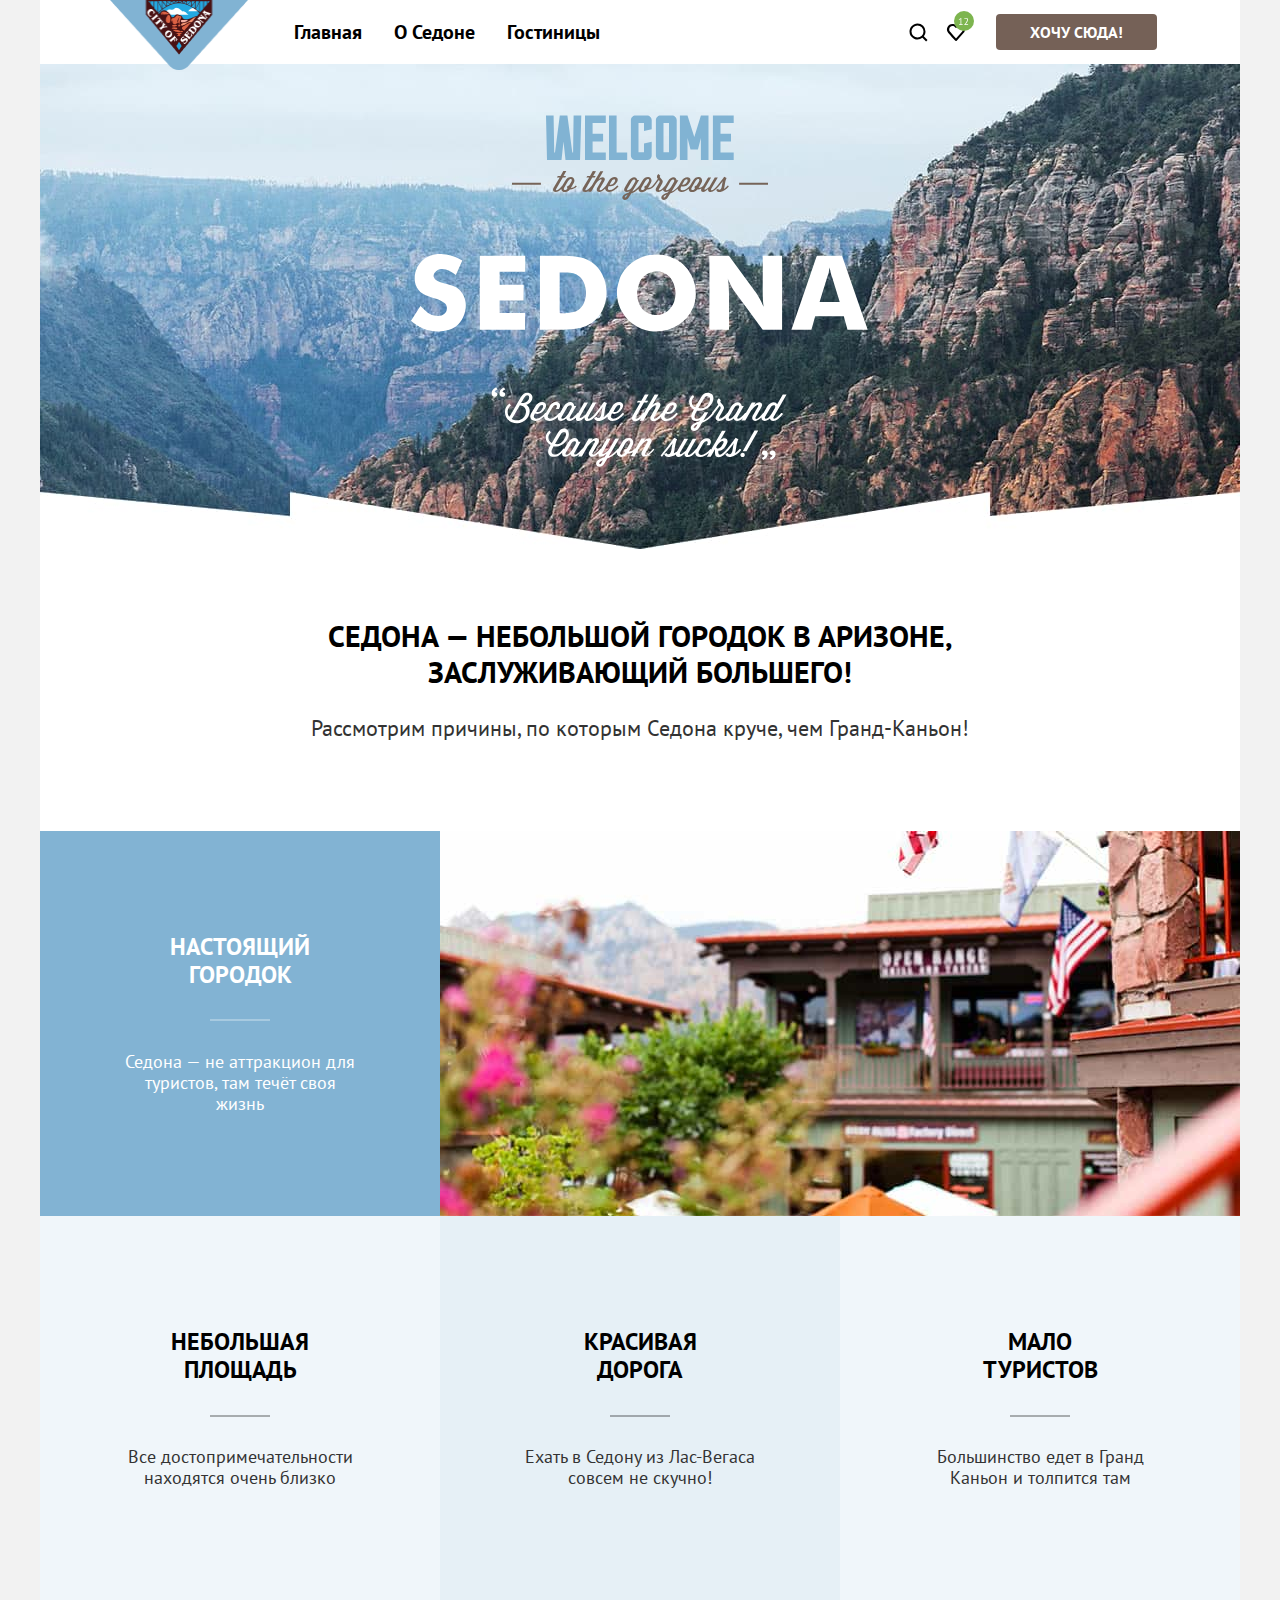
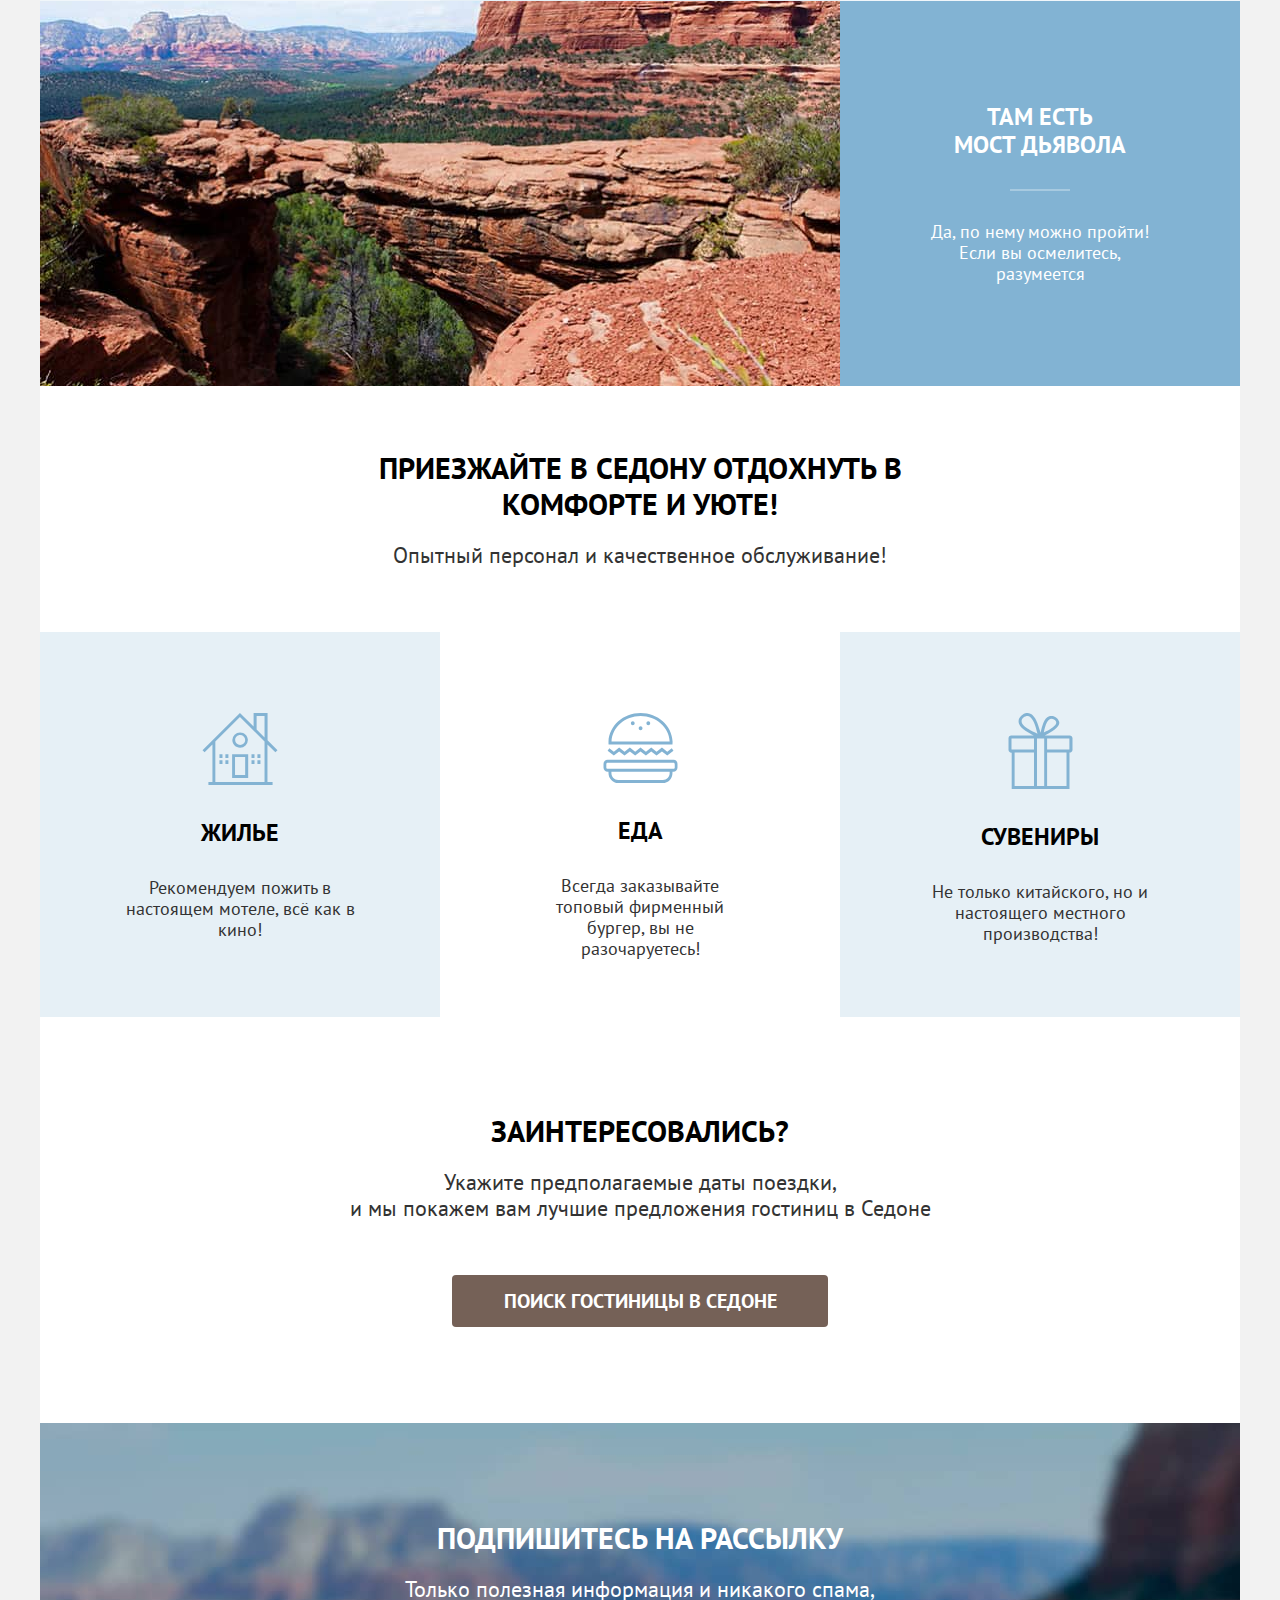
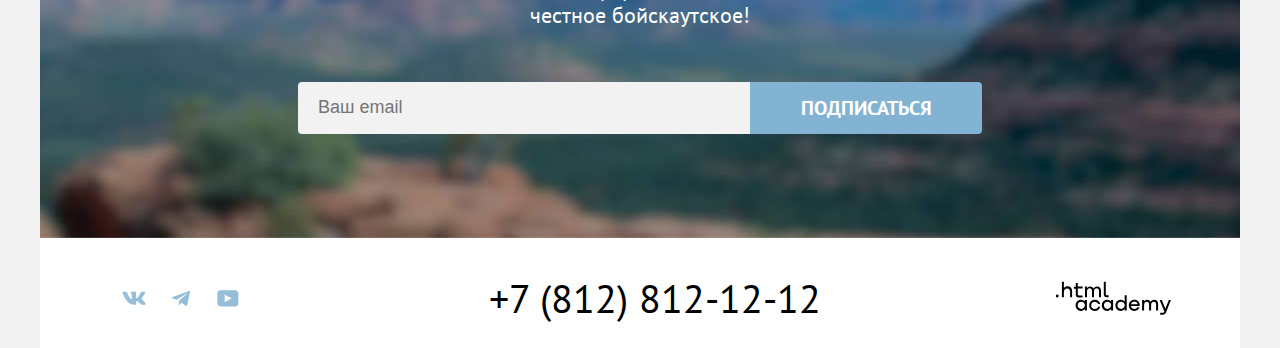
==== 10/index.html @ c0d155f6 ":heavy_check_mark: Сборка #10" ====
<!DOCTYPE html>
<html lang="ru">
  <head>
    <meta charset="utf-8" />
    <title>HTML Academy: Седона</title>
    <link rel="stylesheet" href="styles/style.css" />
    <base href="https://htmlacademy-univer-htmlcss-1.github.io/2505277-sedona-2/10/">
</head>
  <body>
    <header data-test="header" class="page-header">
      <div class="container">
        <a href="#" class="logo-header">
          <img
            src="images/logo-sedona.png"
            alt="Логотип"
            width="138"
            height="70"
          />
        </a>
        <nav class="navigation">
          <ul class="navigation-list">
            <li class="navigation-item">
              <a href="#" class="navigation-link">Главная</a>
            </li>
            <li class="navigation-item">
              <a href="#" class="navigation-link">О Седоне</a>
            </li>

            <li class="navigation-item">
              <a href="catalog.html" class="navigation-link">Гостиницы</a>
            </li>
          </ul>
          <ul class="navigation-list navigation-user">
            <li class="navigation-item">
              <a href="#" class="navigation-link">
                <svg
                  class="navigation-icon"
                  aria-hidden="true"
                  focusable="false"
                  xmlns="http://www.w3.org/2000/svg"
                  width="20"
                  height="20"
                  fill="none"
                >
                  <path
                    fill="#000"
                    d="m19.5 18-3.7-3.67c1-1.3 1.7-2.98 1.7-4.87a8 8 0 0 0-8-7.96c-4.4 0-8 3.68-8 8.06a8 8 0 0 0 12.9 6.26l3.7 3.68 1.4-1.5Zm-10-2.48a6 6 0 0 1-6-5.96 6 6 0 0 1 12 0 6 6 0 0 1-6 5.96Z"
                  />
                </svg>
              </a>
            </li>

            <li class="navigation-item">
              <a href="#" class="navigation-link"
                ><svg
                  class="navigation-icon"
                  aria-hidden="true"
                  focusable="false"
                  xmlns="http://www.w3.org/2000/svg"
                  width="44"
                  height="64"
                  fill="none"
                >
                  <path
                    fill="#000"
                    d="M21.9 41a.9.9 0 0 1-.8-.4c-5.4-6.1-6.7-7.5-7-7.9a5.4 5.4 0 0 1 4.4-8.7c1.3 0 2.5.5 3.5 1.3a5.46 5.46 0 0 1 9 4.1c0 1.3-.5 2.5-1.3 3.4l-7 7.9c-.2.2-.4.3-.8.3Zm-6-9.5c.3.4 3.5 4 6.1 6.9l6.2-7c.5-.5.7-1.2.7-2 0-1.8-1.5-3.3-3.3-3.3-1 0-2 .5-2.7 1.3-.3.3-.6.4-.9.4-.3 0-.6-.2-.8-.4-.7-.8-1.7-1.3-2.7-1.3-1.8 0-3.3 1.5-3.3 3.3-.1.9.3 1.6.7 2.1-.1 0-.1 0 0 0Z"
                  />
                  <rect
                    width="20"
                    height="20"
                    x="20"
                    y="11"
                    fill="#7DB54F"
                    rx="10"
                  />
                  <path
                    fill="#fff"
                    d="M25.13 24.26h1.4v-4.84l.1-.59-.4.47-1.1.79-.38-.51 2.2-1.7h.36v6.38h1.37V25h-3.55v-.74Zm8.83-4.67c0 .35-.07.72-.2 1.09a10.88 10.88 0 0 1-1.21 2.21c-.26.35-.52.69-.78 1.01l-.49.43v.04l.64-.11h2.18V25h-3.98v-.29a33.15 33.15 0 0 0 1.17-1.32 15.09 15.09 0 0 0 1.25-1.83c.18-.32.32-.64.43-.95.1-.31.16-.61.16-.89 0-.33-.1-.6-.28-.81-.19-.22-.47-.33-.85-.33-.25 0-.5.05-.74.16-.24.1-.45.22-.62.35l-.33-.57c.23-.2.51-.36.83-.47.32-.11.66-.17 1.03-.17.29 0 .54.04.76.13a1.5 1.5 0 0 1 .91.9c.08.2.12.43.12.68Z"
                  />
                </svg>
              </a>
            </li>
            <li class="navigation-item">
              <a href="#" class="navigation-link button">Хочу сюда!</a>
            </li>
          </ul>
        </nav>
      </div>
    </header>

    <main data-test="main" class="main-container main-index">
      <section data-test="hero" class="welcome">
        <h1 class="visually-hidden">Путешествия в Седону</h1>

        <img
          src="images/welcome-title.svg"
          alt="Добро пожаловать"
          class="welcome-title"
          width="458"
          height="352"
        />
      </section>
      <section data-test="advantages" class="advantages">
        <header class="advantages-header header">
          <h2 class="advantages-title title">
            Седона — небольшой городок в Аризоне, заслуживающий большего!
          </h2>
          <p class="advantages-description description">
            Рассмотрим причины, по которым Седона круче, чем Гранд-Каньон!
          </p>
        </header>

        <ul class="advantages-list">
          <li class="advantages-item">
            <div class="advantages-item__content">
              <h3 class="advantages-item__title">Настоящий городок</h3>
              <p class="advantages-item__description">
                Седона — не аттракцион для туристов, там течёт своя жизнь
              </p>
            </div>
            <img
              src="images/photo-1.jpg"
              alt="Фото города Седона"
              width="800"
              height="385"
              class="sedona-pic-1"
            />
          </li>

          <li class="advantages-item__card">
            <div class="card-size">
              <h3 class="advantages-item__title dim-title">
                Небольшая площадь
              </h3>
              <p class="advantages-item__description dim-description">
                Все достопримечательности находятся очень близко
              </p>
            </div>
          </li>
          <li class="advantages-item__card second">
            <div class="card-size">
              <h3 class="advantages-item__title dim-title">Красивая дорога</h3>
              <p class="advantages-item__description dim-description">
                Ехать в Седону из Лас-Вегаса совсем не скучно!
              </p>
            </div>
          </li>
          <li class="advantages-item__card">
            <div class="card-size">
              <h3 class="advantages-item__title dim-title">Мало туристов</h3>
              <p class="advantages-item__description dim-description">
                Большинство едет в Гранд Каньон и толпится там
              </p>
            </div>
          </li>

          <li class="advantages-item">
            <img
              src="images/photo-2.jpg"
              alt="Фото каньона "
              width="800"
              height="385"
            />
            <div class="advantages-item__content">
              <h3 class="advantages-item__title">
                Там есть <br />
                мост дьявола
              </h3>
              <p class="advantages-item__description">
                Да, по нему можно пройти! Если вы осмелитесь, разумеется
              </p>
            </div>
          </li>
        </ul>
      </section>
      <section class="feature">
        <header class="feature-header header">
          <h3 class="feature-title title">
            Приезжайте в Седону отдохнуть в комфорте и уюте!
          </h3>
          <p class="feature-description description">
            Опытный персонал и качественное обслуживание!
          </p>
        </header>

        <ul class="feature-list">
          <li class="feature-item">
            <div class="feature-item__content first card-size">
              <img
                class="feature-item-picture"
                src="./images/house.svg"
                alt="Дом"
              />
              <h3 class="feature-item__title">Жилье</h3>
              <p class="feature-item__description">
                Рекомендуем пожить в настоящем мотеле, всё как в кино!
              </p>
            </div>
          </li>
          <li class="feature-item">
            <div class="feature-item__content card-size">
              <img
                class="feature-item-picture"
                src="./images/burger.svg"
                alt="Бургер"
              />
              <h3 class="feature-item__title">Еда</h3>
              <p class="feature-item__description">
                Всегда заказывайте топовый фирменный бургер, вы не
                разочаруетесь!
              </p>
            </div>
          </li>
          <li class="feature-item">
            <div class="feature-item__content third card-size">
              <img
                class="feature-item-picture"
                src="./images/present.svg"
                alt="Подарок"
              />
              <h3 class="feature-item__title">Сувениры</h3>
              <p class="feature-item__description">
                Не только китайского, но и настоящего местного производства!
              </p>
            </div>
          </li>
        </ul>
      </section>
      <section data-test="search" class="hotels header">
        <div class="hotels-container">
          <h3 class="hotels-title title">Заинтересовались?</h3>
          <p class="hotels-description description">
            Укажите предполагаемые даты поездки,<br />и мы покажем вам лучшие
            предложения гостиниц в Седоне
          </p>
          <button class="button hotels-button">ПОИСК ГОСТИНИЦЫ В CЕДОНЕ</button>
        </div>
      </section>
      <section data-test="subscribe" class="subscribe header">
        <div class="subscribe-container">
          <h3 class="hotels-title title">Подпишитесь на рассылку</h3>
          <p class="hotels-description description">
            Только полезная информация и никакого спама, <br />
            честное бойскаутское!
          </p>

          <form
            class="subscribe-form"
            action="https://echo.htmlacademy.ru/"
            method="post"
          >
            <!-- <label for="subscribe-email visually-hidden">Email</label> -->
            <input
              class="field"
              placeholder="Ваш email"
              type="email"
              name="newsletter-email"
              id="subscribe-email"
              required
            />

            <button class="button subscribe-button" type="submit">
              Подписаться
            </button>
          </form>
        </div>
      </section>
    </main>

    <footer class="page-footer">
      <div class="container footer-container">
        <section class="footer-social">
          <h2 class="visually-hidden">Социальные сети</h2>
          <ul class="social-link">
            <li class="social-link__item">
              <a href="https://vk.com/htmlacademy" class="vk">
                <img
                  src="images/vkontakte.svg"
                  alt="Вконтакте"
                  width="24"
                  height="14"
                />
              </a>
            </li>

            <li class="social-link__item">
              <a href="https://t.me/htmlacademy " class="tg">
                <img
                  src="images/tg.svg"
                  alt="Телеграм"
                  width="18"
                  height="16"
                />
              </a>
            </li>
            <li class="social-link__item">
              <a href="https://www.youtube.com/user/htmlacademyru" class="yt">
                <img
                  src="images/youtube.svg"
                  alt="Ютуб"
                  width="22"
                  height="17"
                />
              </a>
            </li>
          </ul>
        </section>

        <section class="footer-contacts">
          <h2 class="visually-hidden">Контакты</h2>
          <address class="footer-contacts-address">
            <a class="contacts-phone" href="tel:+78128121212"
              >+7 (812) 812-12-12</a
            >
          </address>
        </section>

        <section class="footer-copyright">
          <h2 class="visually-hidden">Копирайт</h2>
          <a href="https://htmlacademy.ru/" class="copyright-link">
            <svg
              aria-hidden="true"
              focusable="false"
              class="copyright-icon"
              width="115"
              height="34"
              viewBox="0 0 115 34"
              xmlns="http://www.w3.org/2000/svg"
            >
              <path d="M0 13.7232V16.3232H2.5V13.7232H0Z" />
              <path
                d="M11.6 5.32324C10 5.32324 8.8 6.02324 8 7.02324H7.9V0.823242H5.9V16.3232H7.9V11.0232C7.9 8.92324 9.2 7.42324 11.2 7.42324C13 7.42324 14.1 8.82324 14.1 10.6232V16.3232H16.1V10.2232C16.2 7.22324 14.3 5.32324 11.6 5.32324Z"
              />
              <path
                d="M26.6 5.62324H21.8V1.92324H19.8V5.72324H17.9V7.72324H19.8V13.7232C19.8 15.4232 20.8 16.4232 22.5 16.4232H26.6V14.4232H22.9C22.2 14.4232 21.8 14.0232 21.8 13.3232V7.62324H26.6V5.62324Z"
              />
              <path
                d="M41.1 5.42324C39.5 5.42324 38.2 6.22324 37.6 7.52324H37.5C36.9 6.32324 35.7 5.42324 34.1 5.42324C32.7 5.42324 31.6 6.22324 31 7.22324H30.9V5.62324H29V16.2232H31V10.8232C31 8.82324 32 7.32324 33.6 7.32324C35.1 7.32324 36 8.32324 36 9.92324V16.2232H38V10.6232C38 8.22324 39.4 7.32324 40.6 7.32324C42.1 7.32324 43 8.32324 43 9.92324V16.2232H45V9.72324C45.1 7.22324 43.6 5.42324 41.1 5.42324Z"
              />
              <path
                d="M47.8 13.5232C47.8 15.2232 48.8 16.2232 50.6 16.2232H52.6V14.2232H50.9C50.2 14.2232 49.8 13.8232 49.8 13.1232V0.823242H47.8V13.5232Z"
              />
              <path
                d="M28.9 20.5232C28 19.4232 26.7 18.7232 25 18.7232C21.9 18.7232 19.6 21.0232 19.6 24.3232C19.6 27.6232 21.9 29.9232 25 29.9232C26.8 29.9232 28 29.1232 28.8 28.0232H28.9V29.6232H30.9V19.0232H28.9V20.5232ZM25.3 27.9232C23.1 27.9232 21.7 26.3232 21.7 24.3232C21.7 22.3232 23.1 20.7232 25.3 20.7232C27.5 20.7232 28.9 22.3232 28.9 24.3232C28.9 26.2232 27.5 27.9232 25.3 27.9232Z"
              />
              <path
                d="M44.2 22.8232C43.7 20.4232 41.6 18.7232 38.8 18.7232C35.4 18.7232 33.2 21.2232 33.2 24.3232C33.2 27.4232 35.4 29.9232 38.8 29.9232C41.6 29.9232 43.7 28.1232 44.2 25.7232H42.1C41.7 27.0232 40.4 28.0232 38.8 28.0232C36.6 28.0232 35.2 26.4232 35.2 24.4232C35.2 22.4232 36.6 20.8232 38.8 20.8232C40.4 20.8232 41.6 21.8232 42.1 23.0232H44.2V22.8232Z"
              />
              <path
                d="M55.1 20.5232C54.2 19.4232 52.9 18.7232 51.2 18.7232C48.1 18.7232 45.8 21.0232 45.8 24.3232C45.8 27.6232 48.1 29.9232 51.2 29.9232C53 29.9232 54.2 29.1232 55 28.0232H55.1V29.6232H57.1V19.0232H55.1V20.5232ZM51.5 27.9232C49.3 27.9232 47.9 26.3232 47.9 24.3232C47.9 22.3232 49.3 20.7232 51.5 20.7232C53.7 20.7232 55.1 22.3232 55.1 24.3232C55.1 26.2232 53.6 27.9232 51.5 27.9232Z"
              />
              <path
                d="M68.7 20.6232C67.8 19.5232 66.5 18.7232 64.8 18.7232C61.7 18.7232 59.4 21.0232 59.4 24.3232C59.4 27.6232 61.6 29.9232 64.8 29.9232C66.5 29.9232 67.8 29.1232 68.6 28.1232H68.7V29.6232H70.7V14.2232H68.7V20.6232ZM65.1 27.9232C62.9 27.9232 61.5 26.3232 61.5 24.3232C61.5 22.3232 62.9 20.7232 65.1 20.7232C67.3 20.7232 68.7 22.3232 68.7 24.3232C68.6 26.3232 67.2 27.9232 65.1 27.9232Z"
              />
              <path
                d="M78.3 18.7232C75 18.7232 72.8 21.2232 72.8 24.3232C72.8 27.3232 74.9 29.9232 78.3 29.9232C80.8 29.9232 82.8 28.6232 83.5 26.3232H81.4C80.9 27.3232 79.8 27.9232 78.4 27.9232C76.5 27.9232 75.1 26.6232 75 25.0232H83.8C84 21.4232 81.8 18.7232 78.3 18.7232ZM78.3 20.6232C80 20.6232 81.3 21.6232 81.6 23.2232H75.1C75.4 21.7232 76.6 20.6232 78.3 20.6232Z"
              />
              <path
                d="M98.2 18.7232C96.6 18.7232 95.3 19.5232 94.6 20.7232H94.5C93.9 19.5232 92.7 18.7232 91.1 18.7232C89.7 18.7232 88.6 19.4232 88 20.5232V19.0232H86.1V29.6232H88.1V24.2232C88.1 22.2232 89.1 20.8232 90.7 20.7232C92.2 20.7232 93.1 21.7232 93.1 23.3232V29.6232H95.1V24.0232C95.1 21.6232 96.5 20.7232 97.7 20.7232C99.2 20.7232 100.1 21.7232 100.1 23.3232V29.6232H102.1V23.1232C102.2 20.5232 100.7 18.7232 98.2 18.7232Z"
              />
              <path
                d="M109.4 27.8232L105.8 18.9232H103.6L108.4 30.5232C108.1 31.4232 107.7 31.7232 106.7 31.7232H104.2V33.7232H106.7C108.5 33.7232 109.5 32.9232 110.2 31.1232L114.9 18.9232H112.8L109.4 27.8232Z"
              />
            </svg>
          </a>
        </section>
      </div>
    </footer>
  </body>
</html>
---- 10/styles/style.css ----
@font-face {
  font-family: "PT Sans";
  font-style: normal;
  font-weight: 400;
  src: url("../fonts/ptsans-400.woff2") format("woff2");
  font-display: swap;
}
@font-face {
  font-family: "PT Sans";
  font-style: bold;
  font-weight: 700;
  src: url("../fonts/ptsans-700.woff2") format("woff2");
  font-display: swap;
}
html {
  height: 100%;
}
body {
  margin: 0 auto;
  padding-left: 40px;
  padding-right: 40px;

  display: flex;
  flex-direction: column;
  align-items: center;

  min-height: 100%;
  width: 1200px;

  font-family: "PT Sans", sans-serif;
  font-size: 18px;
  line-height: 21px;

  color: #000;
  background-color: #f2f2f2;
}
h1,
h2,
h3 {
  margin: 0;
}
li,
ul {
  list-style: none;
  margin: 0;
  padding: 0;
}
a {
  text-decoration: none;
  color: #000;
}
p {
  margin: 0;
  padding: 0;
}
input,
legend {
  padding: 0;
}
fieldset {
  border: 0 none;
  padding: 0;
  list-style: none;
}

.visually-hidden {
  display: none;
}
input[type="radio"],
input[type="checkbox"] {
  /* transform: scale(1.5); */
  height: 20px;
  width: 20px;
  margin: 0 16px 0 0;
}
.main-container {
  flex-grow: 1;
}
header {
  z-index: 1;
}
.page-header {
  color: black;
  background-color: #fff;
}

.social-link {
  display: flex;
  align-items: center;

  flex-wrap: wrap;
  text-decoration: none;
  width: 142px;
}
.vk,
.tg,
.yt {
  display: flex;
  justify-content: center;
  align-items: center;
  height: 40px;
  width: 47px;
}
.vk img,
.tg img,
.yt img,
.vk img,
.tg img,
.yt img {
  opacity: 0.85;
}
.vk img:hover,
.tg img:hover,
.yt img:hover,
.vk img:focus,
.tg img:focus,
.yt img:focus {
  opacity: 1;
}
.vk img:active,
.tg img:active,
.yt img:active {
  opacity: 0.3;
}

.copyright-link {
  position: relative;
}
.copyright-icon {
  position: absolute;
  top: 0;
  right: 0;
  bottom: 0;
  left: 235px;
  margin: auto;
  fill: #000;
}
.contacts-phone:hover,
.contacts-phone:focus {
  color: #756157;
}
.contacts-phone:active {
  color: rgba(117, 97, 87, 0.3);
}
.copyright-icon:hover,
.copyright-icon:focus {
  fill: #756157;
}
.copyright-icon:active {
  fill: rgba(117, 97, 87, 0.3);
}
a.logo-header {
  height: 64px;
}
.logo-header {
  width: 140px;

  margin-right: 30px;
}
/* .logo-header img {
  display: block;
} */
.navigation {
  display: flex;
}
.navigation-list {
  display: flex;
  flex-wrap: wrap;
  margin-right: 285px;
  align-items: center;
  width: 339px;
}
.navigation-item {
  vertical-align: middle;
}

.navigation-user {
  display: flex;

  margin-right: 0;
  max-width: 300px;
  margin-left: auto;
}
.navigation-user .navigation-item:nth-child(3) {
  margin-left: 30px;
}
.navigation-link {
  position: relative;
  display: block;
  color: #000;
  background-color: #fff;
  text-align: center;
  font-family: inherit;
  font-weight: 700;
  font-size: 20px;
  line-height: 24px;
  text-decoration: none;

  padding: 20px 16px;
}
.navigation-link .visually-hidden {
  display: none;
}
.navigation-icon {
  position: absolute;
  top: 0;
  right: 0;
  bottom: 0;
  left: 0;
  margin: auto;
  fill: #000;
}
/*  Стили для кнопок */
.button {
  align-items: center;
  padding: 8px 34px;

  color: #fff;
  background-color: #756157;

  text-transform: uppercase;
  font-family: inherit;
  font-weight: 700;
  font-size: 16px;
  line-height: 20px;
  text-align: center;

  border: 0;
  border-radius: 4px;
}
.button:hover,
.button:focus {
  background: #615048;
}
.button-to-favorites:hover,
.button-apply:hover,
.subscribe-button:hover,
.button-to-favorites:focus,
.button-apply:focus,
.subscribe-button:focus {
  background: #68a2ca;
}
.button-in-favorites:hover,
.button-in-favorites:focus {
  background: #6c9e42;
}
.button-reset:hover {
  background-color: transparent;

  opacity: 0.6;
}
.button-reset:active {
  background-color: transparent;
}
.button-reset:focus {
  background-color: transparent;
  border: 3px solid #83b3d3;
}

.button:active {
  opacity: 0.3;
}
.button:disabled {
  color: #ffffff;
  background: #e5e5e5;
}
.main-index {
  color: #000;
  background-color: #fff;
}
.welcome {
  display: flex;
  flex-direction: column;

  background-color: #fff;
  background: url(../images/welcome-background.jpg) no-repeat;
  height: 485px;
  width: 1200px;
}

.welcome-title {
  display: block;
  margin: 0 auto;
  padding: 51px 0 82px;
}

.advantages-header {
  margin: 0 204px;
}
.advantages-title {
  order: 1;
  padding: 69px 16px 25px;
}

.advantages-description {
  padding-bottom: 90px;
  order: 3;
}
.header {
  text-align: center;
}
.title {
  margin: 0;
  color: #000;
  font-size: 30px;
  line-height: 36px;
  text-transform: uppercase;
}
.description {
  color: #333;
  font-size: 22px;
  line-height: 26px;
}
.advantages-item {
  display: flex;
}
.advantages-list__card {
  display: grid;
  grid-template-columns: 1fr 1fr 1fr;
}
.advantages-list {
  display: flex;

  flex-wrap: wrap;
}
.advantages-item:first-child,
.advantages-item:last-child {
  position: relative;
}

.advantages-item:first-child::before {
  width: 60px;
  height: 2px;

  background: rgba(255, 255, 255, 0.3);

  flex: none;
  order: 1;
  flex-grow: 0;
  top: 188px;
  left: 170px;
  content: "";
  position: absolute;
}
.advantages-item:last-child::before {
  width: 60px;
  height: 2px;

  background: rgba(255, 255, 255, 0.3);

  flex: none;
  order: 1;
  flex-grow: 0;
  top: 188px;
  left: 970px;
  content: "";
  position: absolute;
}
.advantages-item__content {
  height: 385px;
  width: 400px;
  background-color: #82b3d3;
}
.card-size {
  height: 385px;
  width: 400px;
}
.sedona-pic-1 {
  max-width: 800px;
  margin-left: auto;
}
.advantages-item__content .advantages-item__title,
.advantages-item__content .advantages-item__description {
  color: white;
  text-align: center;
}
.advantages-item__card {
  background-color: rgba(131, 179, 211, 0.12);
  text-align: center;
  position: relative;
}

.advantages-item__card::before {
  width: 60px;
  height: 2px;

  background: rgba(0, 0, 0, 0.3);

  order: 1;
  flex-grow: 0;
  top: 199px;
  left: 170px;
  content: "";
  position: absolute;
}

.advantages-item__title {
  color: #000;
  font-size: 24px;
  line-height: 28px;
  text-transform: uppercase;

  margin: 0;
  padding: 102px 113px 62px;
}
.advantages-item__description {
  color: #333;
  font-size: 18px;
  line-height: 21px;
  padding: 0 85px 102px;
}
.dim-title {
  padding: 112px 113px 62px;
}
.dim-description {
  padding: 0 85px 113px;
}
.feature-header {
  margin: 64px 278px;
}
.feature-title {
  padding-bottom: 20px;
}

.feature-list {
  display: grid;
  grid-template-columns: 1fr 1fr 1fr;
}

.feature-item__content {
  background-color: #fff;
  text-align: center;
}
.feature-item-picture {
  padding-top: 81px;
}

.feature-item__title {
  padding: 30px 85px 30px;
  margin: 0;
  color: #000;
  font-size: 24px;
  line-height: 28px;
  text-transform: uppercase;
}
.feature-item__description {
  padding: 0 85px;
  color: #333;
  text-align: center;
  font-size: 18px;
  line-height: 21px;
}

.hotels-container {
  margin: 96px 304px;
}
.hotels-description {
  font-size: 22px;
  line-height: 26px;
  padding: 20px 0 54px;
  text-align: center;
}
.hotels-description-catalog {
  font-size: 22px;
  line-height: 26px;
  padding: 20px 104px 54px;
  text-align: center;
}

.hotels-button {
  height: 52px;
  width: 376px;
  font-size: 20px;
  line-height: 36px;
}
.field {
  padding: 0;
  border: 0 none;
  width: 452px;
  height: 52px;

  text-indent: 20px;
  background: #f2f2f2;
  border-radius: 4px 0 0 4px;
}
.second,
.first,
.third {
  background-color: rgba(131, 179, 211, 0.2);
}

.subscribe {
  display: flex;
  flex-direction: column;
  align-items: center;
  justify-content: center;

  color: #000;
  background: url(../images/subscribe-background.jpg) no-repeat;
  background-size: 100% auto;
  height: 415px;
}
.subscribe-hotels {
  display: flex;
  flex-direction: column;
  align-items: center;
  /* justify-content: center; */
  text-align: center;
  color: #000;
}
.subscribe-container {
  margin: 96px 258px 104px;
}
.subscribe-form {
  display: flex;
  border-radius: 4px 0 0 4px;
}
.subscribe-form input {
  font-size: 18px;
  line-height: 24px;
}
.subscribe-email {
  display: none;
}
.subscribe h3,
.subscribe p {
  color: #fff;
}
.subscribe-button {
  display: inline-block;
  box-sizing: border-box;

  color: white;
  background-color: #82b3d3;
  border: none;

  padding: 8px 50px;
  height: 52px;
  width: 232px;

  border-radius: 0 4px 4px 0;
  font-size: 20px;
  line-height: 36px;
}

.page-footer {
  background-color: #fff;
  /* display: flex;
  justify-content: space-around; */
}
.footer-copyright {
  position: relative;
}
.copyright-img {
  position: absolute;
  top: 0;
  right: 0;
  bottom: 0;
  left: -97px;
  margin: auto;
  fill: #000;
}
.container {
  display: flex;
  width: 1060px;
  margin: 0 70px;
}
.footer-container {
  margin: 40px 70px 30px;
  /* justify-content: space-between; */

  align-items: center;
}
/* .vk {
  padding: 13px 12px;
}
.tg {
  padding: 12px 14px;
}
.yt {
  padding: 12px 12px;
} */
.footer-contacts {
  margin-left: 237px;
  text-align: center;
}
address {
  font-style: normal;
}

.contacts-phone {
  font-family: "PT Sans", sans-serif;
  font-size: 40px;
  line-height: 40px;
  color: #000;
  text-decoration: none;
  text-transform: uppercase;
}
/*style catalog*/
.main-inner {
  color: #000;
  background: #fff;
}

.wrapper {
  padding: 0 70px;
}
.catalog-hotels__filter {
  display: flex;

  flex-direction: column;
  background-color: #fff;
  background: url(../images/catalog/filter-background.jpg) no-repeat;
  height: 412px;
  width: 1200px;
}
.catalog-filter_container {
  display: flex;
  background: transparent;
}
.catalog-filter-title {
  padding-bottom: 32px;
}
.catalog-filter-group {
  margin: 0;
}
.catalog-filter-group:nth-child(1) {
  margin-right: 70px;
  padding: 0;
}
.catalog-filter-group:nth-child(2) {
  margin-right: 130px;
}
.select-menu {
  display: flex;
  align-items: center;
}
.inner-header {
  font-family: "PT Sans", sans-serif;
}
.inner-header__title {
  padding: 35px 0 8px;
}
.card-list {
  display: grid;
  grid-template-columns: repeat(3, 340px);
  gap: 20px;
}
.card-item {
  display: grid;
  grid-template-rows: 1fr min-content auto auto auto;
  grid-template-columns: 1fr 1fr;
  grid-template-areas:
    " image image"
    "title title"
    "type price"
    "more favorites"
    "stars rating";

  border: 1px solid #e6e6e6;
  border-radius: 4px;

  padding: 19px;
  gap: 16px;
}

.card-image-link {
  grid-area: image;
}
.card-title-link {
  list-style: none;
  grid-area: title;
}
.card-item-type {
  grid-area: type;
}
.card-item-price {
  grid-area: price;
  text-align: right;
}
.card-button-more {
  grid-area: more;
}
.button-to-favorites {
  grid-area: favorites;
}
.rating {
  grid-area: stars;
  padding-top: 10px;
}
.button-rating {
  grid-area: rating;

  color: #333;
  background: #f2f2f2;

  font-size: 16px;
  line-height: 20px;
  text-transform: uppercase;
  font-weight: normal;
  text-align: center;
  height: 37px;

  border: 0;
  border-radius: 4px;
}
/* .button-card__container button,
.rating-container button {
  width: 140px;
}
*/
.button-more {
  padding: 8px 26px;
}
.inner-header__title {
  color: #fff;
  font-size: 60px;
  line-height: 78px;
  font-weight: 700;
}
.breadcrumbs {
  color: #fff;
  font-size: 16px;
  line-height: 21x;
  padding-bottom: 40px;
}

/* Link */
.breadcrumbs-link {
  color: inherit;
}

.catalog-filter {
  color: #fff;
}
.catalog-filter-title {
  font-size: 20px;
  line-height: 24px;
  font-weight: bold;
}
.catalog-filter-item {
  margin-bottom: 16px;
}
.catalog-filter-item:last-child {
  margin: 0;
}
.control-container {
  display: flex;
  padding-bottom: 36px;
}
.control {
  font-size: 18px;
  line-height: 23px;
}

.control-input {
  color: #000;
  font-size: 18px;
  line-height: 24px;
  font-weight: bold;
  background: #f2f2f2;
}
.control-price {
  width: 143px;
  height: 48px;

  border: none;
}
.control-price-left {
  border-radius: 4px 0 0 4px;
  margin-right: 2px;
}
.control-price-right {
  border-radius: 0 4px 4px 0;
}

.btn-container {
  display: flex;
  flex-direction: column;
  margin-left: 70px;
  padding-top: 56px;
}
.button-apply,
.button-to-favorites {
  background: #82b3d3;
}
.button-to-favorites {
  padding: 8px 16px;
}
.button-apply {
  margin-bottom: 32px;
  padding: 8px 50px;
}
.button-reset {
  background: transparent;
  height: 36px;
}
.catalog-hotels {
  background-color: #fff;
}
.select-header {
  color: #000;
  font-size: 30px;
  line-height: 36px;
  font-weight: bold;
  margin-right: 200px;
  text-transform: uppercase;
}
.button-select {
  background-color: #fff;
  padding: 0;
  width: 44px;
  height: 44px;
  margin-right: 8px;
  border: 2px solid #e5e5e5;
  border-radius: 4px;
}
.selector-1 {
  background: url(../images/catalog/view-icon-1.png) no-repeat center;
}
.selector-2 {
  background: url(../images/catalog/view-icon-2.png) no-repeat center;
}
.selector-3 {
  background: url(../images/catalog/view-icon-3.png) no-repeat center;
}
.button-select:last-child {
  margin: 0;
}
.select-menu {
  height: 49px;
  margin: 50px 70px 40px;
}

.select-control {
  margin-right: 70px;

  height: inherit;
  width: 292px;

  font-size: 18px;
  line-height: 21px;

  border: 2px solid #e5e5e5;
  border-radius: 4px;

  text-indent: 20px;
  background: url(..//images/catalog/arrow.svg) no-repeat right;
  background-position-x: calc(100% - 21px);
  appearance: none;
}
.button-select:hover,
.select-control:hover,
.button-select:active,
.select-control:active {
  border: 2px solid #000;
}
.button-select:focus,
.select-control:focus {
  border: 2px solid #68a2ca;
}
.select-control option {
  background: transparent;
}
.card-item-title {
  font-size: 24px;
  line-height: 28px;
  font-weight: bold;
}
.card-item-type,
.card-item-price {
  color: #333;
  font-size: 18px;
  line-height: 21px;
}

.button-in-favorites {
  width: 140px;
  padding: 8px 16px;
  background: #7db54f;
}

.pagination {
  display: flex;
  background-color: #ffffff;
  margin-top: 80px;
  margin-bottom: 60px;
}
.pagination-item {
  margin-right: 8px;

  border-radius: 4px;

  background-color: #82b3d3;
}
.pagination-link {
  display: block;
  box-sizing: border-box;
  width: 60px;
  height: 60px;

  padding-top: 12px;

  color: #ffffff;
  text-decoration: none;
  font-size: 20px;
  text-align: center;
  line-height: 36px;
  font-weight: 700;
}
.pagination-item:hover,
.pagination-item:focus {
  background-color: #68a2ca;
}
.pagination-link:active {
  color: rgba(255, 255, 255, 0.3);
}
.pagination-item:first-child {
  color: #000;
  background-color: #f2f2f2;
}
.pagination-current,
.pagination-next {
  color: #000;
}
.pagination-item:nth-last-child(2) {
  background-color: transparent;
}
.pagination-item:last-child {
  margin-right: 0;
}
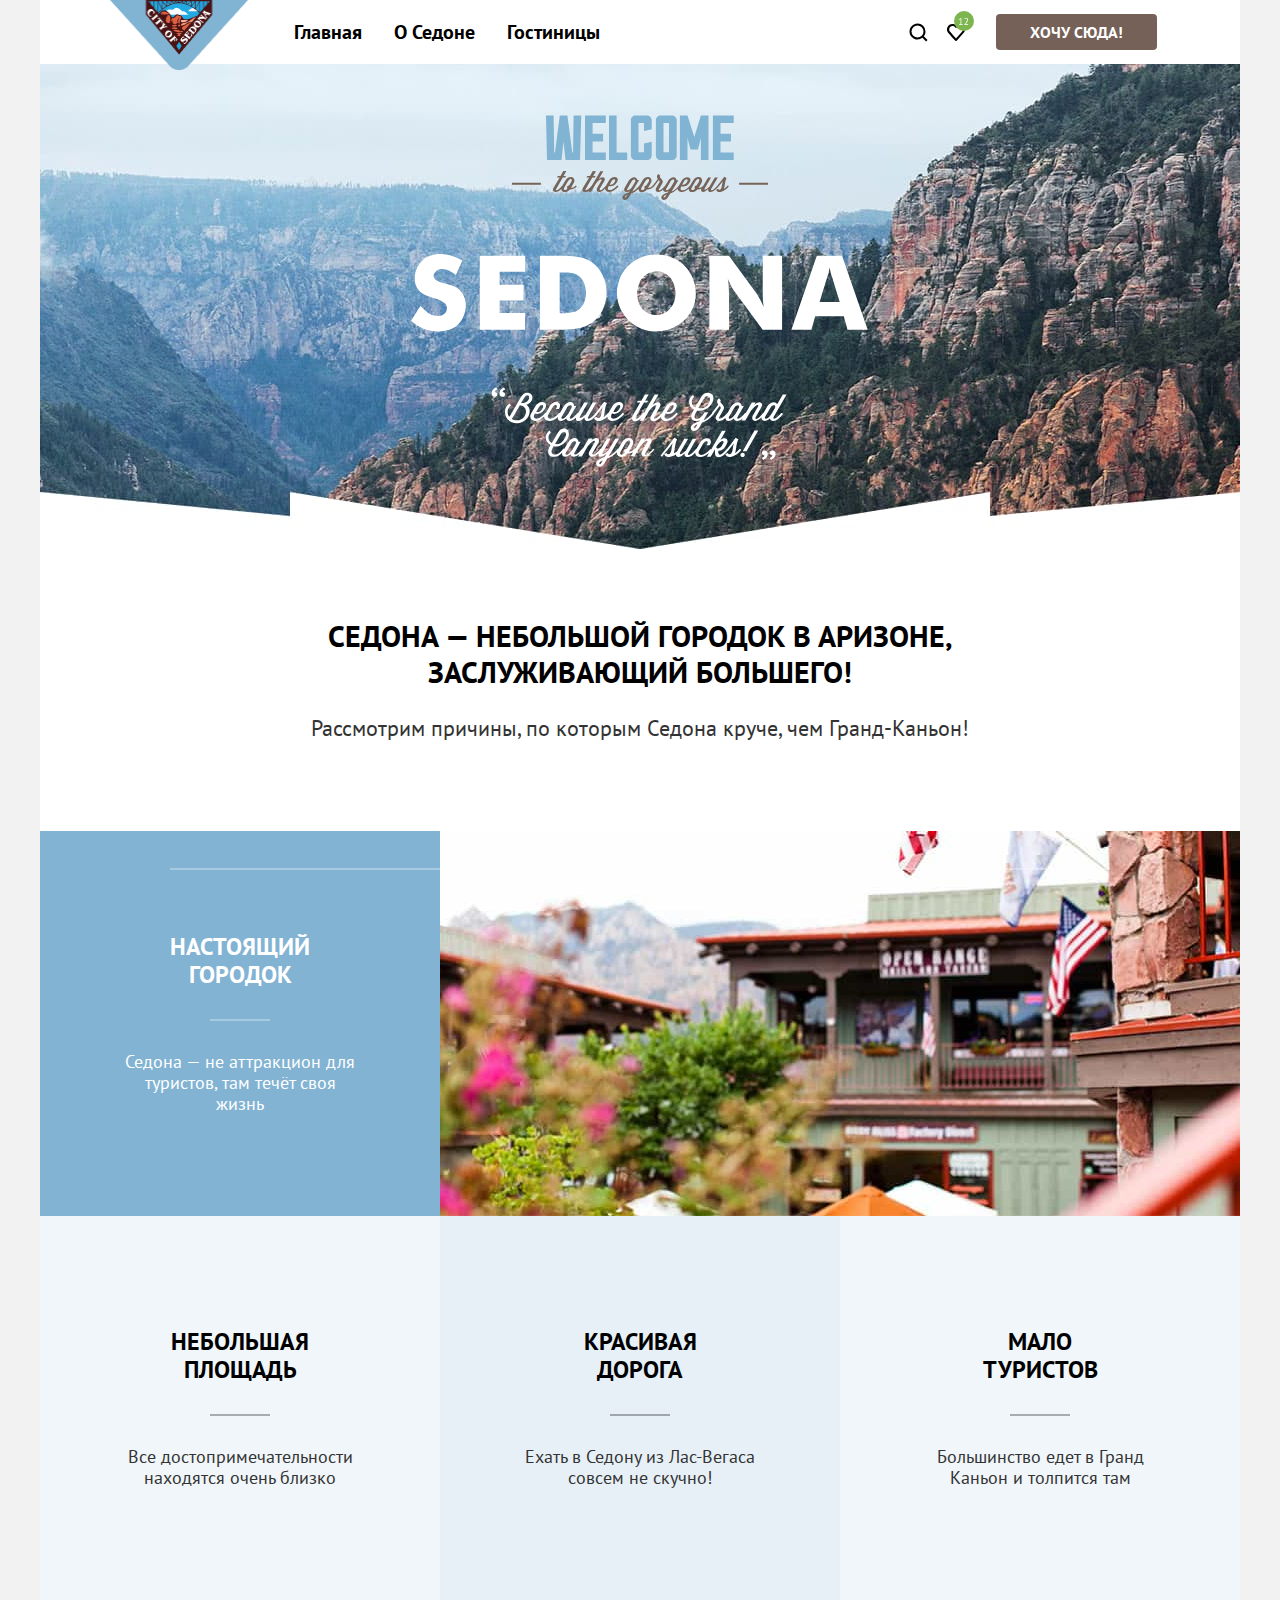
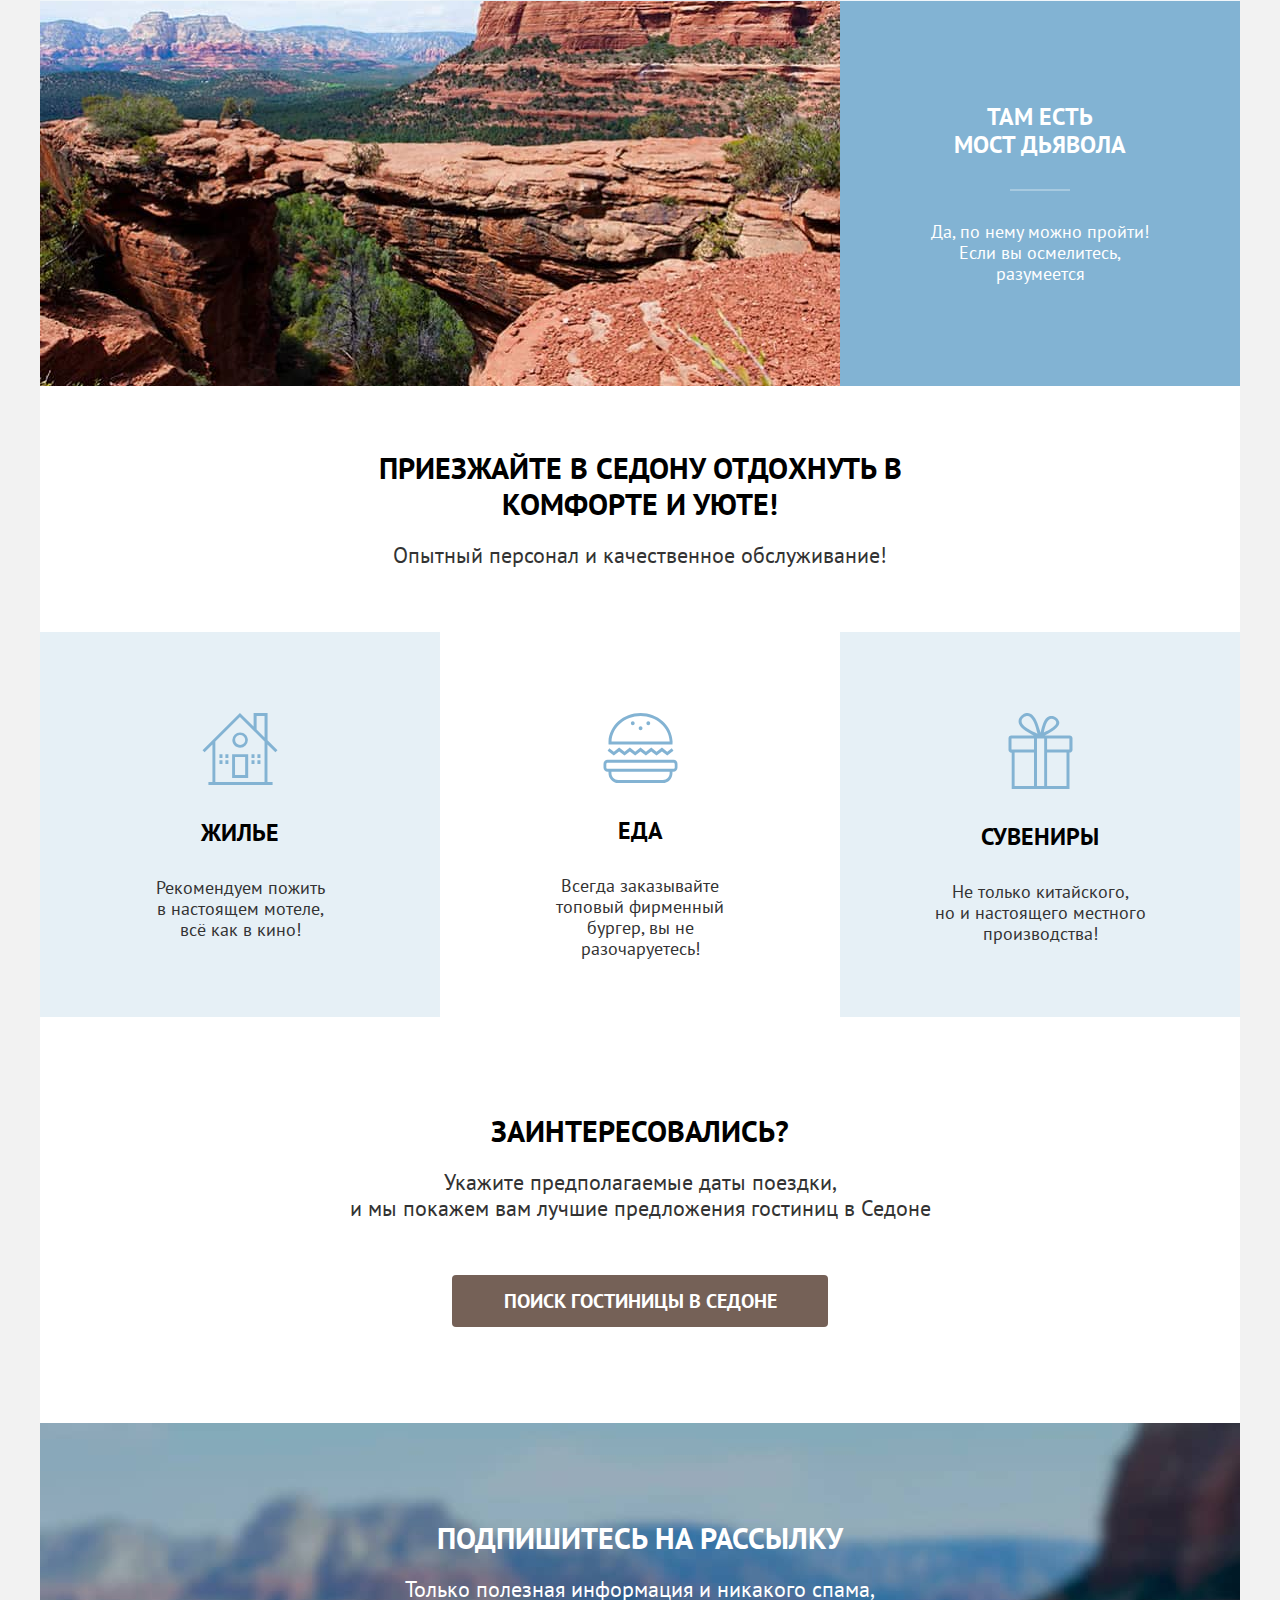
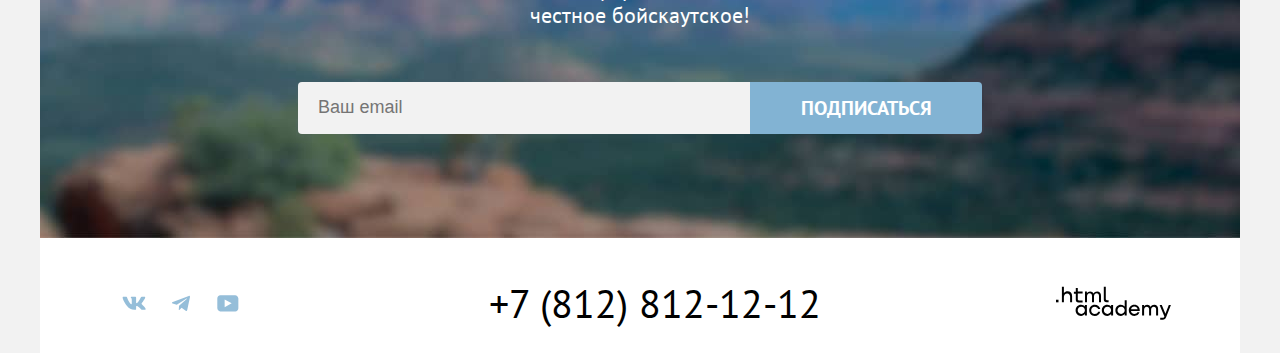
==== commit 9ad4ab1f: ":heavy_check_mark: Сборка #10" ====
--- a/10/index.html
+++ b/10/index.html
@@ -18,16 +18,16 @@
           />
         </a>
         <nav class="navigation">
-          <ul class="navigation-list">
-            <li class="navigation-item">
-              <a href="#" class="navigation-link">Главная</a>
-            </li>
-            <li class="navigation-item">
-              <a href="#" class="navigation-link">О Седоне</a>
-            </li>
-
-            <li class="navigation-item">
-              <a href="catalog.html" class="navigation-link">Гостиницы</a>
+          <ul class="navigation-list navigation-menu">
+            <li class="navigation-item">
+              <a href="#" class="navigation-link page">Главная</a>
+            </li>
+            <li class="navigation-item">
+              <a href="#" class="navigation-link page">О Седоне</a>
+            </li>
+
+            <li class="navigation-item">
+              <a href="catalog.html" class="navigation-link page">Гостиницы</a>
             </li>
           </ul>
           <ul class="navigation-list navigation-user">
@@ -193,7 +193,9 @@
               />
               <h3 class="feature-item__title">Жилье</h3>
               <p class="feature-item__description">
-                Рекомендуем пожить в настоящем мотеле, всё как в кино!
+                Рекомендуем пожить <br />
+                в настоящем мотеле,<br />
+                всё как в кино!
               </p>
             </div>
           </li>
@@ -206,8 +208,8 @@
               />
               <h3 class="feature-item__title">Еда</h3>
               <p class="feature-item__description">
-                Всегда заказывайте топовый фирменный бургер, вы не
-                разочаруетесь!
+                Всегда заказывайте <br />
+                топовый фирменный бургер, вы не разочаруетесь!
               </p>
             </div>
           </li>
@@ -220,7 +222,8 @@
               />
               <h3 class="feature-item__title">Сувениры</h3>
               <p class="feature-item__description">
-                Не только китайского, но и настоящего местного производства!
+                Не только китайского, <br />
+                но и настоящего местного производства!
               </p>
             </div>
           </li>
--- a/10/styles/style.css
+++ b/10/styles/style.css
@@ -72,6 +72,35 @@
   height: 20px;
   width: 20px;
   margin: 0 16px 0 0;
+}
+input[type="range"] {
+  position: relative;
+  -webkit-appearance: none;
+  appearance: none;
+  width: 227px;
+}
+input[type="range"]::after {
+  position: absolute;
+  content: "";
+  width: 20px;
+  height: 20px;
+  bottom: -8px;
+  border-radius: 4px;
+  background-color: #fff;
+}
+input[type="range"]::-webkit-slider-runnable-track {
+  height: 4px;
+  box-shadow: 60px 0 gray;
+  background-color: #fff;
+}
+input[type="range"]::-webkit-slider-thumb {
+  width: 20px;
+  height: 20px;
+  border-radius: 4px;
+  background-color: #fff;
+  margin-top: -8px;
+  margin-left: 97px;
+  -webkit-appearance: none;
 }
 .main-container {
   flex-grow: 1;
@@ -157,9 +186,7 @@
 
   margin-right: 30px;
 }
-/* .logo-header img {
-  display: block;
-} */
+
 .navigation {
   display: flex;
 }
@@ -170,9 +197,52 @@
   align-items: center;
   width: 339px;
 }
+.navigation-menu a {
+  position: relative;
+}
+.navigation-menu a:hover::after {
+  content: "";
+  position: absolute;
+  left: 16px;
+  right: 16px;
+  bottom: -2px;
+
+  display: block;
+  border: 2px solid #756257;
+}
+.page {
+  position: relative;
+}
+
+.page:hover::after {
+  content: "";
+  display: block;
+
+  /* width: 50px; */
+  position: absolute;
+  bottom: 0;
+  left: 16px;
+  border: 2px solid #756257;
+  width: inherit;
+}
 .navigation-item {
   vertical-align: middle;
 }
+
+/* .navigation-item::before {
+  order: 2;
+  flex-grow: 1;
+  margin-right: 16px;
+  margin-left: 16px;
+
+  border: 2px solid #756257;
+
+  top: 99px;
+  content: "";
+  z-index: 10;
+  position: absolute;
+  width: 0%;
+} */
 
 .navigation-user {
   display: flex;
@@ -188,7 +258,7 @@
   position: relative;
   display: block;
   color: #000;
-  background-color: #fff;
+  /* background-color: #fff; */
   text-align: center;
   font-family: inherit;
   font-weight: 700;
@@ -323,38 +393,32 @@
 
   flex-wrap: wrap;
 }
-.advantages-item:first-child,
-.advantages-item:last-child {
+.advantages-item__title {
   position: relative;
-}
-
-.advantages-item:first-child::before {
-  width: 60px;
-  height: 2px;
-
-  background: rgba(255, 255, 255, 0.3);
-
-  flex: none;
-  order: 1;
-  flex-grow: 0;
-  top: 188px;
-  left: 170px;
+  order: 0;
+}
+
+.advantages-item__title:first-child::after {
   content: "";
   position: absolute;
-}
-.advantages-item:last-child::before {
-  width: 60px;
+  left: 170px;
+  right: 170px;
+  bottom: 30px;
+
   height: 2px;
 
   background: rgba(255, 255, 255, 0.3);
-
-  flex: none;
-  order: 1;
-  flex-grow: 0;
-  top: 188px;
-  left: 970px;
+}
+.advantages-item:last-child::after {
   content: "";
   position: absolute;
+  left: 170px;
+  right: 170px;
+  bottom: 30px;
+
+  height: 2px;
+
+  background: rgba(255, 255, 255, 0.3);
 }
 .advantages-item__content {
   height: 385px;
@@ -377,21 +441,6 @@
 .advantages-item__card {
   background-color: rgba(131, 179, 211, 0.12);
   text-align: center;
-  position: relative;
-}
-
-.advantages-item__card::before {
-  width: 60px;
-  height: 2px;
-
-  background: rgba(0, 0, 0, 0.3);
-
-  order: 1;
-  flex-grow: 0;
-  top: 199px;
-  left: 170px;
-  content: "";
-  position: absolute;
 }
 
 .advantages-item__title {
@@ -412,6 +461,19 @@
 .dim-title {
   padding: 112px 113px 62px;
 }
+.dim-title:nth-child(2)::after,
+.dim-title:nth-child(3)::after,
+.dim-title:nth-child(1)::after {
+  content: "";
+  position: absolute;
+  left: 170px;
+  right: 170px;
+  bottom: 30px;
+
+  height: 2px;
+
+  background: rgba(0, 0, 0, 0.3);
+}
 .dim-description {
   padding: 0 85px 113px;
 }
@@ -547,6 +609,7 @@
   background-color: #fff;
   /* display: flex;
   justify-content: space-around; */
+  padding-top: 5px;
 }
 .footer-copyright {
   position: relative;
@@ -604,6 +667,19 @@
 
 .wrapper {
   padding: 0 70px;
+}
+.container-cards {
+  order: 1;
+  position: relative;
+}
+.container-cards::after {
+  content: "";
+  position: absolute;
+  border: 1px solid #e6e6e6;
+  transform: rotate(180deg);
+  order: 2;
+  top: 936px;
+  width: 1060px;
 }
 .catalog-hotels__filter {
   display: flex;
@@ -667,6 +743,9 @@
 .card-image-link {
   grid-area: image;
 }
+a.card-image-link {
+  height: 212px;
+}
 .card-title-link {
   list-style: none;
   grid-area: title;
@@ -686,7 +765,25 @@
 }
 .rating {
   grid-area: stars;
-  padding-top: 10px;
+}
+
+.card-item:first-child .rating,
+.card-item:nth-child(2) .rating {
+  background: url(../images/catalog/star.svg), url(../images/catalog/star.svg),
+    url(../images/catalog/star.svg), url(../images/catalog/star.svg);
+  background-repeat: no-repeat;
+  background-position: 0 10px, 23px 10px, 47px 10px, 71px 10px;
+}
+.card-item:nth-child(3) .rating {
+  background: url(../images/catalog/star.svg), url(../images/catalog/star.svg),
+    url(../images/catalog/star.svg);
+  background-repeat: no-repeat;
+  background-position: 0 10px, 23px 10px, 47px 10px;
+}
+.card-item:last-child .rating {
+  background: url(../images/catalog/star.svg), url(../images/catalog/star.svg);
+  background-repeat: no-repeat;
+  background-position: 0 10px, 23px 10px;
 }
 .button-rating {
   grid-area: rating;
@@ -699,8 +796,9 @@
   text-transform: uppercase;
   font-weight: normal;
   text-align: center;
-  height: 37px;
-
+
+  padding-top: 9px;
+  padding-bottom: 8px;
   border: 0;
   border-radius: 4px;
 }
@@ -875,8 +973,8 @@
 }
 
 .button-in-favorites {
-  width: 140px;
-  padding: 8px 16px;
+  width: 144px;
+  padding: 8px 18px;
   background: #7db54f;
 }
 
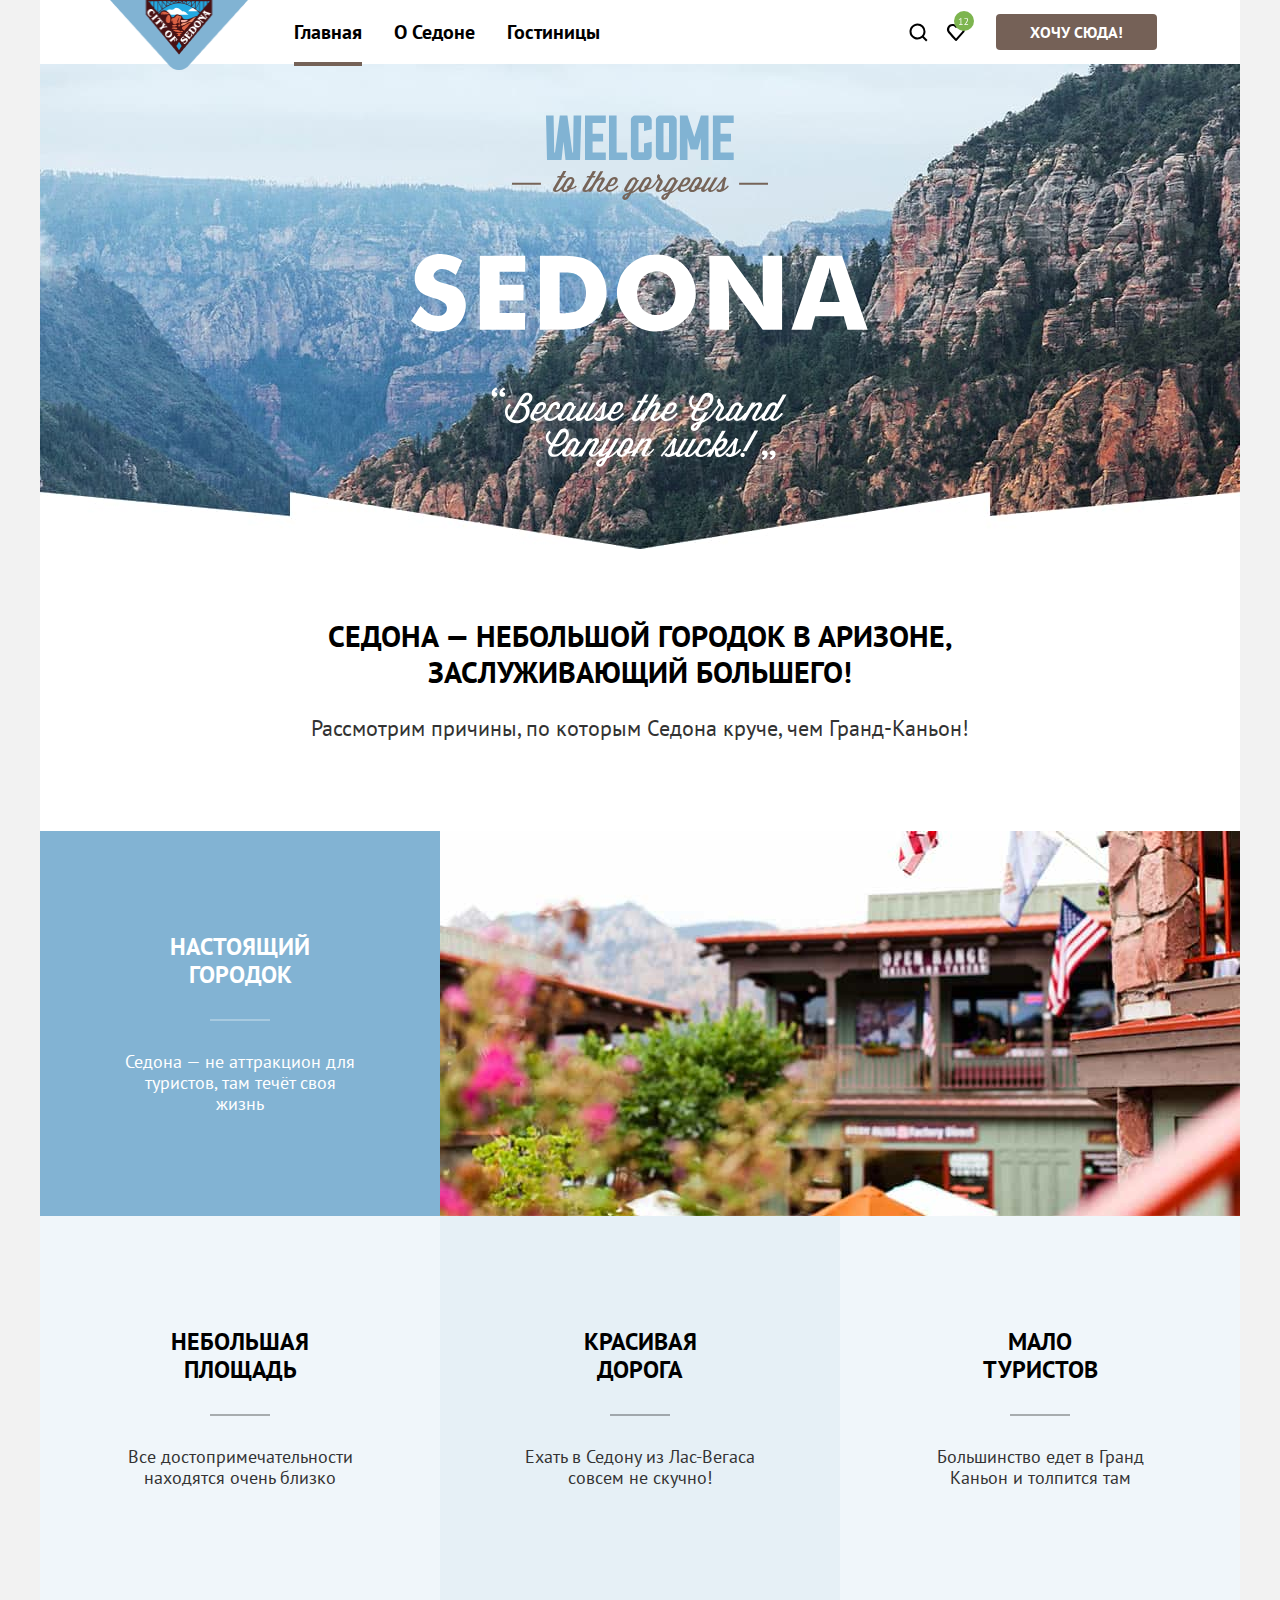
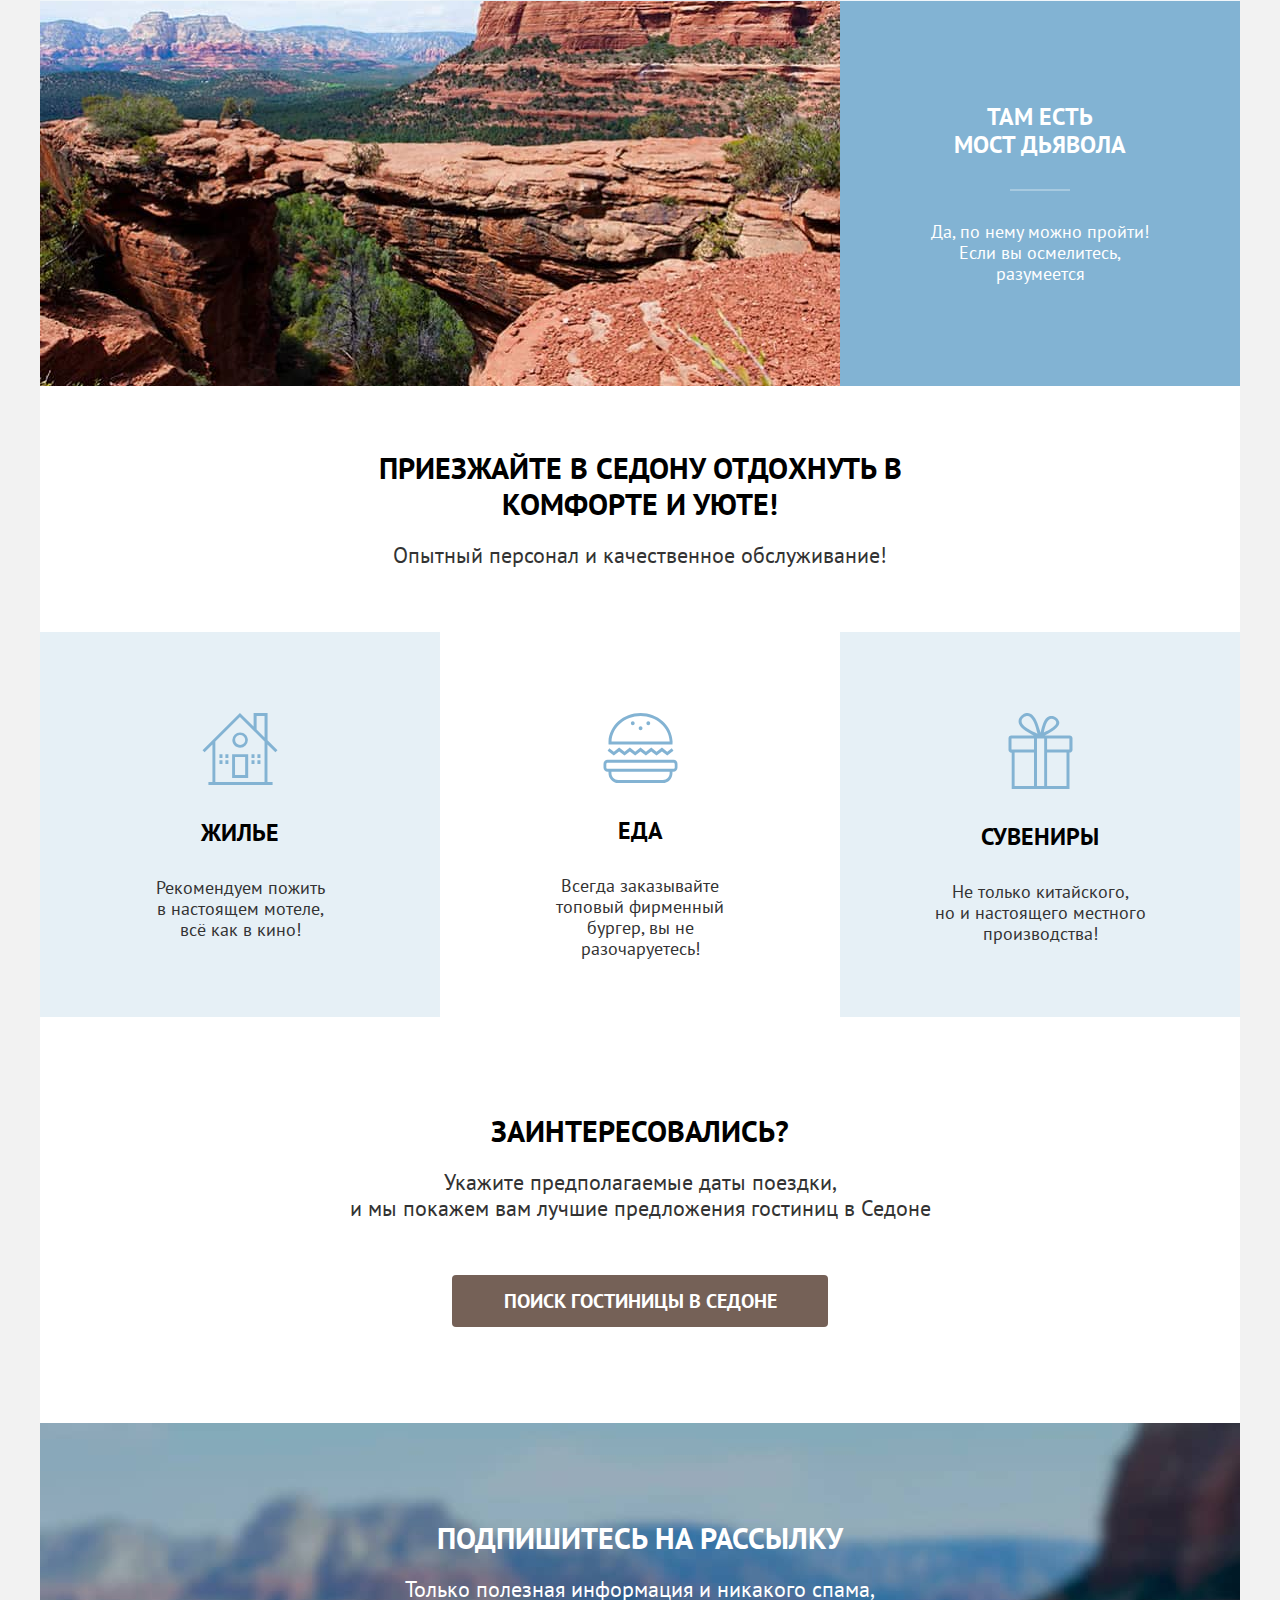
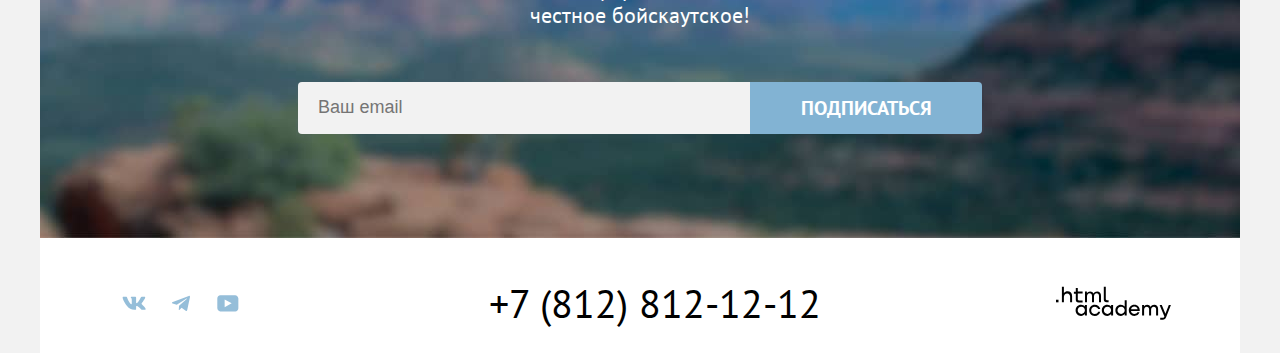
==== commit 173036c0: ":heavy_check_mark: Сборка #10" ====
--- a/10/index.html
+++ b/10/index.html
@@ -20,7 +20,7 @@
         <nav class="navigation">
           <ul class="navigation-list navigation-menu">
             <li class="navigation-item">
-              <a href="#" class="navigation-link page">Главная</a>
+              <a href="#" class="navigation-link page active">Главная</a>
             </li>
             <li class="navigation-item">
               <a href="#" class="navigation-link page">О Седоне</a>
--- a/10/styles/style.css
+++ b/10/styles/style.css
@@ -210,6 +210,19 @@
   display: block;
   border: 2px solid #756257;
 }
+.active {
+  position: relative;
+}
+.active::after {
+  content: "";
+  position: absolute;
+  left: 16px;
+  right: 16px;
+  bottom: -2px;
+
+  display: block;
+  border: 2px solid #756257;
+}
 .page {
   position: relative;
 }
@@ -409,17 +422,7 @@
 
   background: rgba(255, 255, 255, 0.3);
 }
-.advantages-item:last-child::after {
-  content: "";
-  position: absolute;
-  left: 170px;
-  right: 170px;
-  bottom: 30px;
-
-  height: 2px;
-
-  background: rgba(255, 255, 255, 0.3);
-}
+
 .advantages-item__content {
   height: 385px;
   width: 400px;
